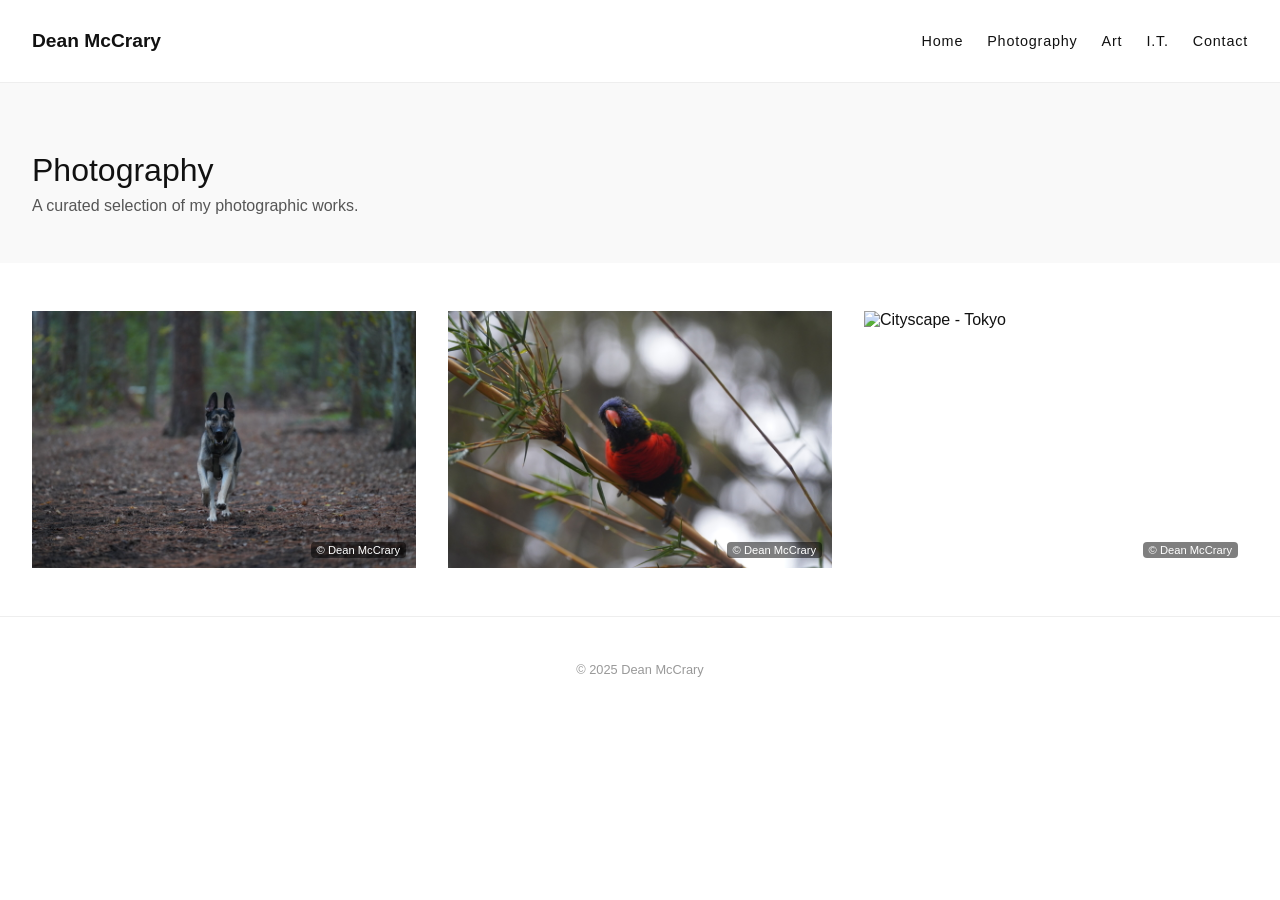
==== photography.html @ 5f946d6b "Update photography.html Realigned text to the LEFT of the hero bar." ====
<!DOCTYPE html>
<html lang="en">
<head>
  <meta charset="UTF-8" />
  <meta name="viewport" content="width=device-width, initial-scale=1.0" />
  <title>Photography - Dean McCrary</title>
  <link rel="stylesheet" href="style.css" />
  <style>
    body {
      margin: 0;
      font-family: 'Helvetica Neue', Helvetica, Arial, sans-serif;
      background-color: #fff;
      color: #111;
    }
    nav {
      display: flex;
      justify-content: space-between;
      align-items: center;
      padding: 1rem 2rem;
      background-color: #fff;
      border-bottom: 1px solid #eee;
    }
    .logo {
      font-weight: bold;
      font-size: 1.2rem;
    }
    .nav-links {
      list-style: none;
      display: flex;
      gap: 1.5rem;
    }
    .nav-links li {
      margin: 0;
    }
    .nav-links a {
      text-decoration: none;
      color: #111;
      font-size: 0.9rem;
      letter-spacing: 0.05rem;
    }
    .hero {
      padding: 3rem 2rem;
      text-align: left;
      background-color: #f9f9f9;
    }
    .hero h1 {
      font-size: 2rem;
      margin-bottom: 0.5rem;
      font-weight: normal;
    }
    .hero p {
      font-size: 1rem;
      color: #555;
      margin: 0;
    }
    .gallery {
      display: grid;
      grid-template-columns: repeat(auto-fit, minmax(280px, 1fr));
      gap: 2rem;
      padding: 3rem 2rem;
    }
    .gallery img {
      width: 100%;
      height: auto;
      object-fit: cover;
      display: block;
      transition: opacity 0.3s ease;
    }
    .gallery img:hover {
      opacity: 0.85;
    }
    .image-container {
      position: relative;
    }
    .watermark {
      position: absolute;
      bottom: 10px;
      right: 10px;
      background: rgba(0, 0, 0, 0.5);
      color: #fff;
      padding: 2px 6px;
      font-size: 0.7rem;
      border-radius: 4px;
    }
    footer {
      text-align: center;
      padding: 2rem;
      font-size: 0.8rem;
      color: #999;
      border-top: 1px solid #eee;
    }
  </style>
</head>
<body>
  <header>
    <nav>
      <div class="logo">Dean McCrary</div>
      <ul class="nav-links">
        <li><a href="index.html">Home</a></li>
        <li><a href="photography.html">Photography</a></li>
        <li><a href="art.html">Art</a></li>
        <li><a href="it.html">I.T.</a></li>
        <li><a href="contact.html">Contact</a></li>
      </ul>
    </nav>
  </header>

  <main class="hero">
    <h1>Photography</h1>
    <p>A curated selection of my photographic works.</p>
  </main>

  <section class="gallery">
    <div class="image-container">
      <img src="images/DSC06446.JPG" alt="German Shepherd running towards the viewer">
      <div class="watermark">© Dean McCrary</div>
    </div>
    <div class="image-container">
      <img src="DSC06520.JPG" alt="Close up of a small bird">
      <div class="watermark">© Dean McCrary</div>
    </div>
    <div class="image-container">
      <img src="images/photo3.jpg" alt="Cityscape - Tokyo">
      <div class="watermark">© Dean McCrary</div>
    </div>
  </section>

  <footer>
    <p>&copy; 2025 Dean McCrary</p>
  </footer>

  <script>
    document.addEventListener("contextmenu", function(e) {
      e.preventDefault();
    });
  </script>
</body>
</html>
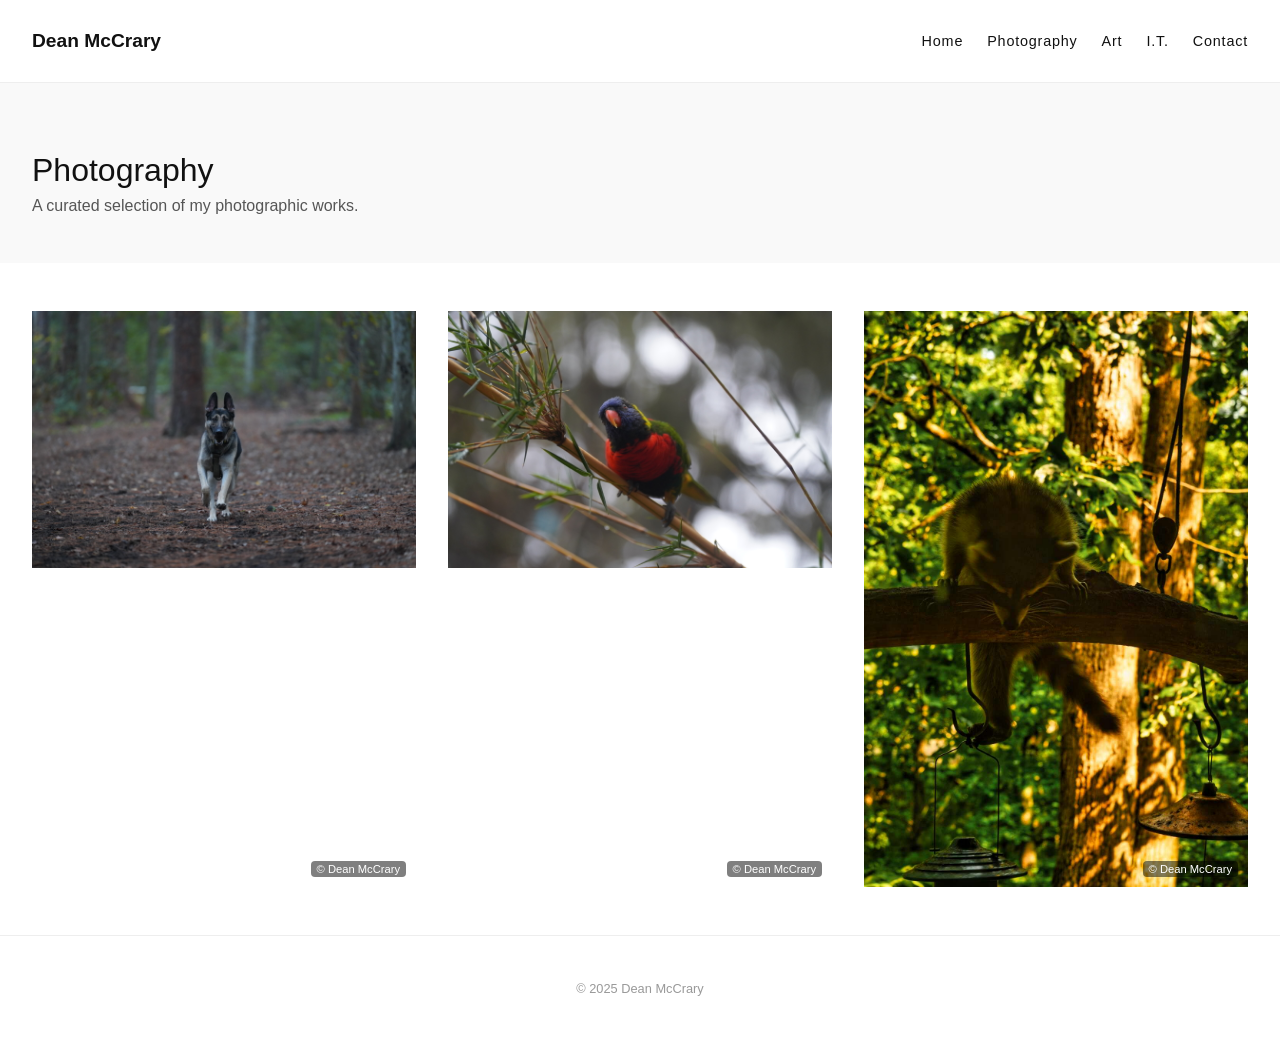
==== commit bcfbca75: "Update photography.html Adjusted third pointer to point at DSCF4744.jpg" ====
--- a/photography.html
+++ b/photography.html
@@ -120,7 +120,7 @@
       <div class="watermark">© Dean McCrary</div>
     </div>
     <div class="image-container">
-      <img src="images/photo3.jpg" alt="Cityscape - Tokyo">
+      <img src="images/DSCF4744.jpg" alt="Racoon climbing a birdfeeder">
       <div class="watermark">© Dean McCrary</div>
     </div>
   </section>
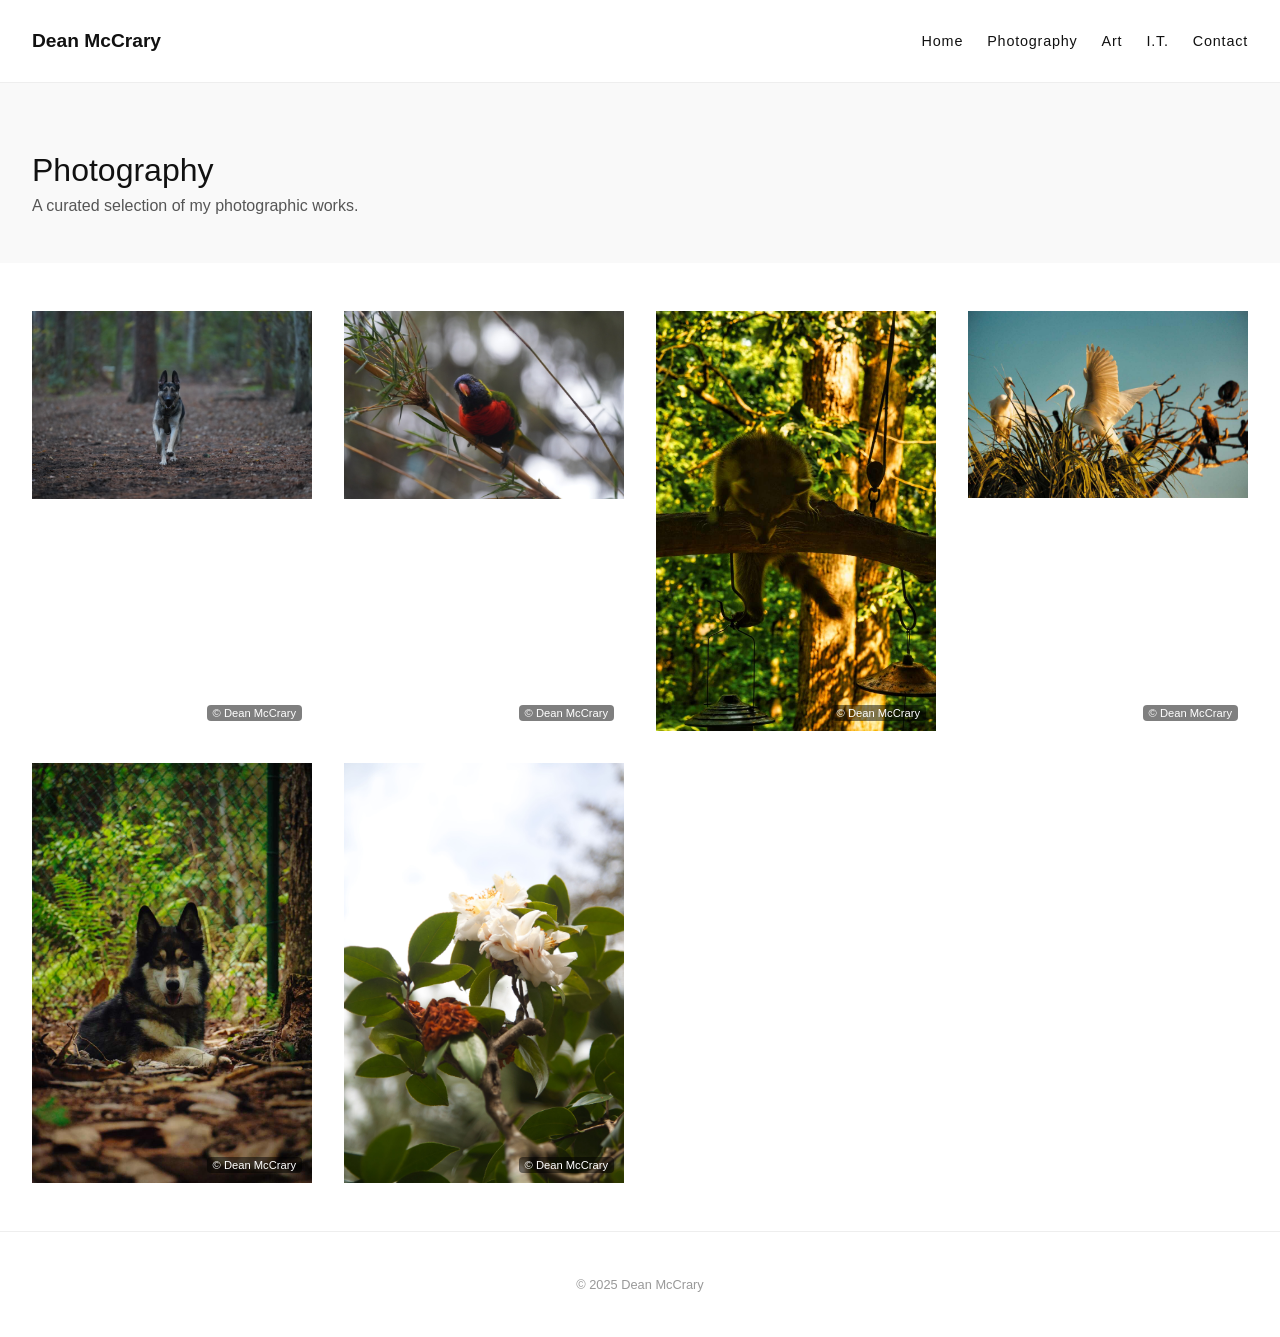
==== commit 966d6713: "Update photography.html Added three additional photos to the portfolio gallery" ====
--- a/photography.html
+++ b/photography.html
@@ -116,11 +116,23 @@
       <div class="watermark">© Dean McCrary</div>
     </div>
     <div class="image-container">
-      <img src="DSC06520.JPG" alt="Close up of a small bird">
+      <img src="images/DSC06520.JPG" alt="Close up of a small bird">
       <div class="watermark">© Dean McCrary</div>
     </div>
     <div class="image-container">
       <img src="images/DSCF4744.jpg" alt="Racoon climbing a birdfeeder">
+      <div class="watermark">© Dean McCrary</div>
+    </div>
+        <div class="image-container">
+      <img src="images/DSCF3693.jpg" alt="Sun shining through a stork's wings">
+      <div class="watermark">© Dean McCrary</div>
+    </div>
+        <div class="image-container">
+      <img src="images/DSCF3941.jpg" alt="Wolfdog portrait with leaf litter and forest background">
+      <div class="watermark">© Dean McCrary</div>
+    </div>
+        <div class="image-container">
+      <img src="images/IMG_7228.jpg" alt="Trio of roses, one rotten">
       <div class="watermark">© Dean McCrary</div>
     </div>
   </section>
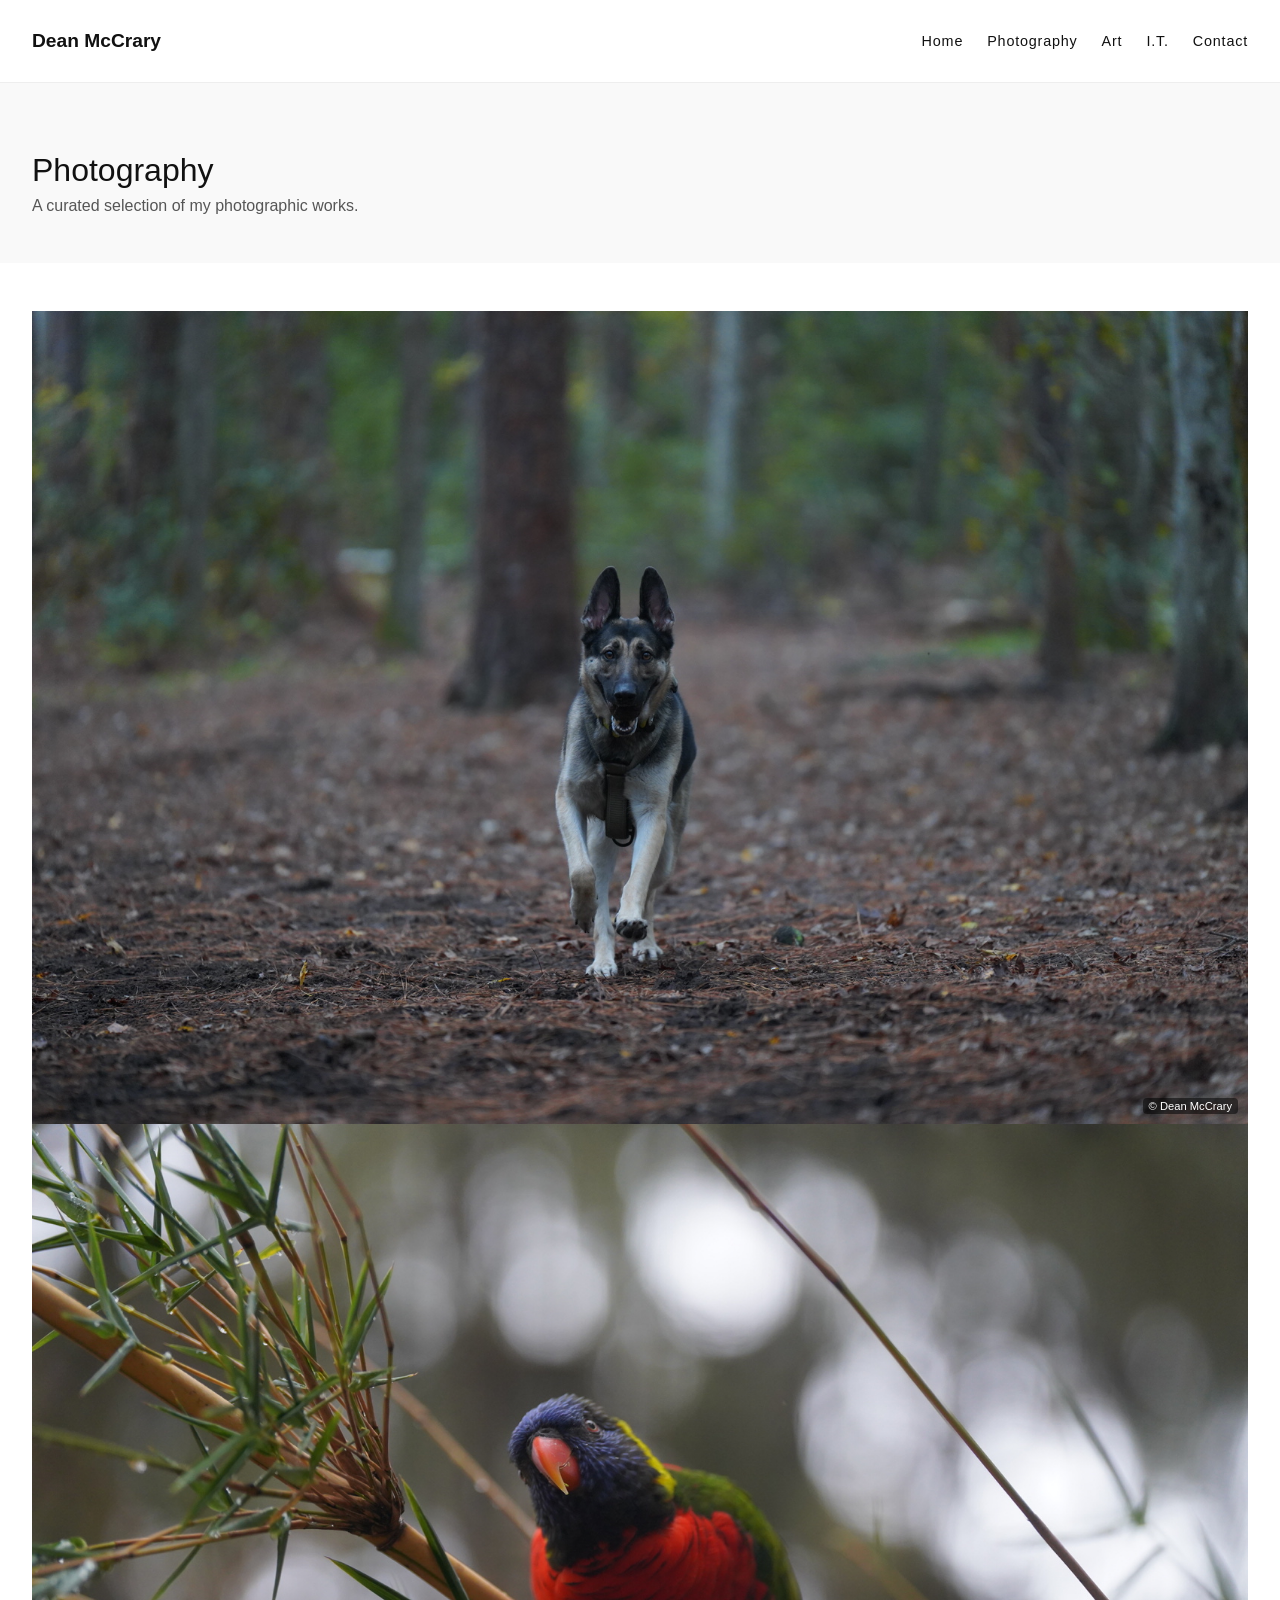
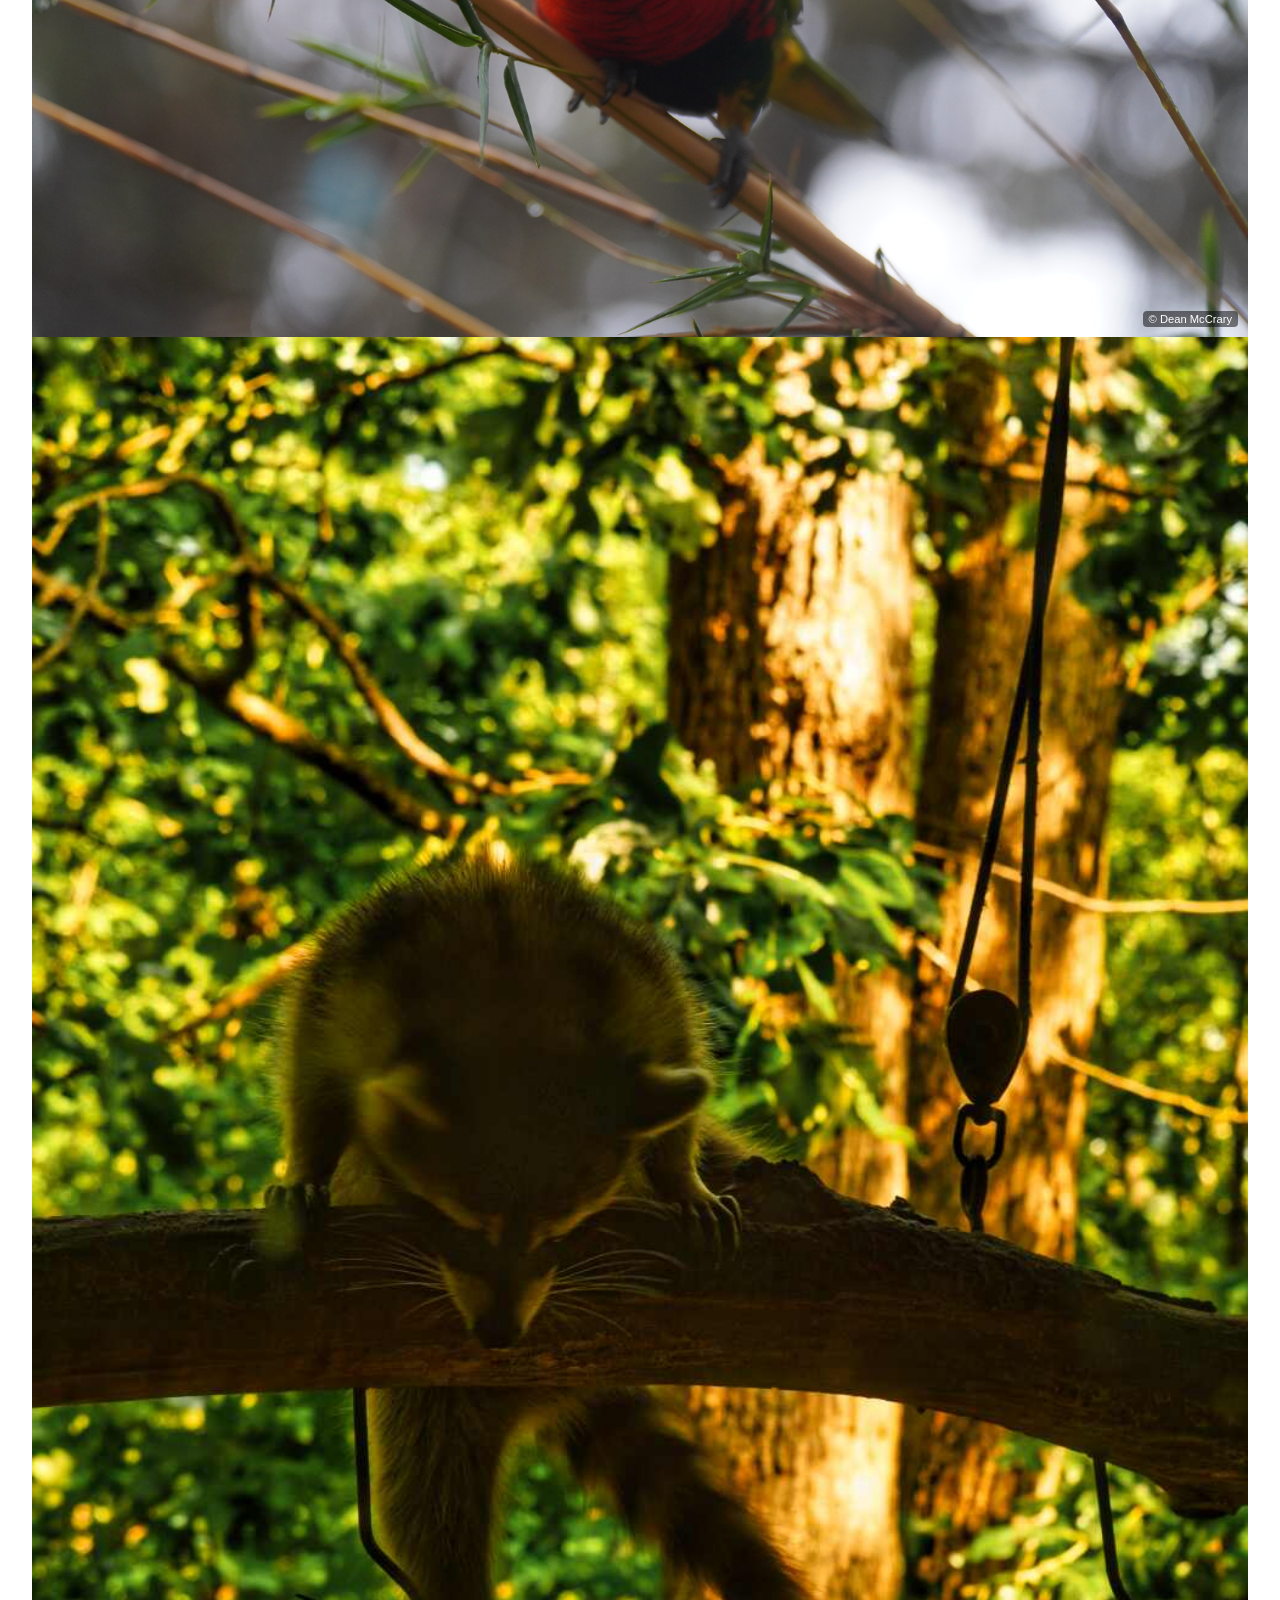
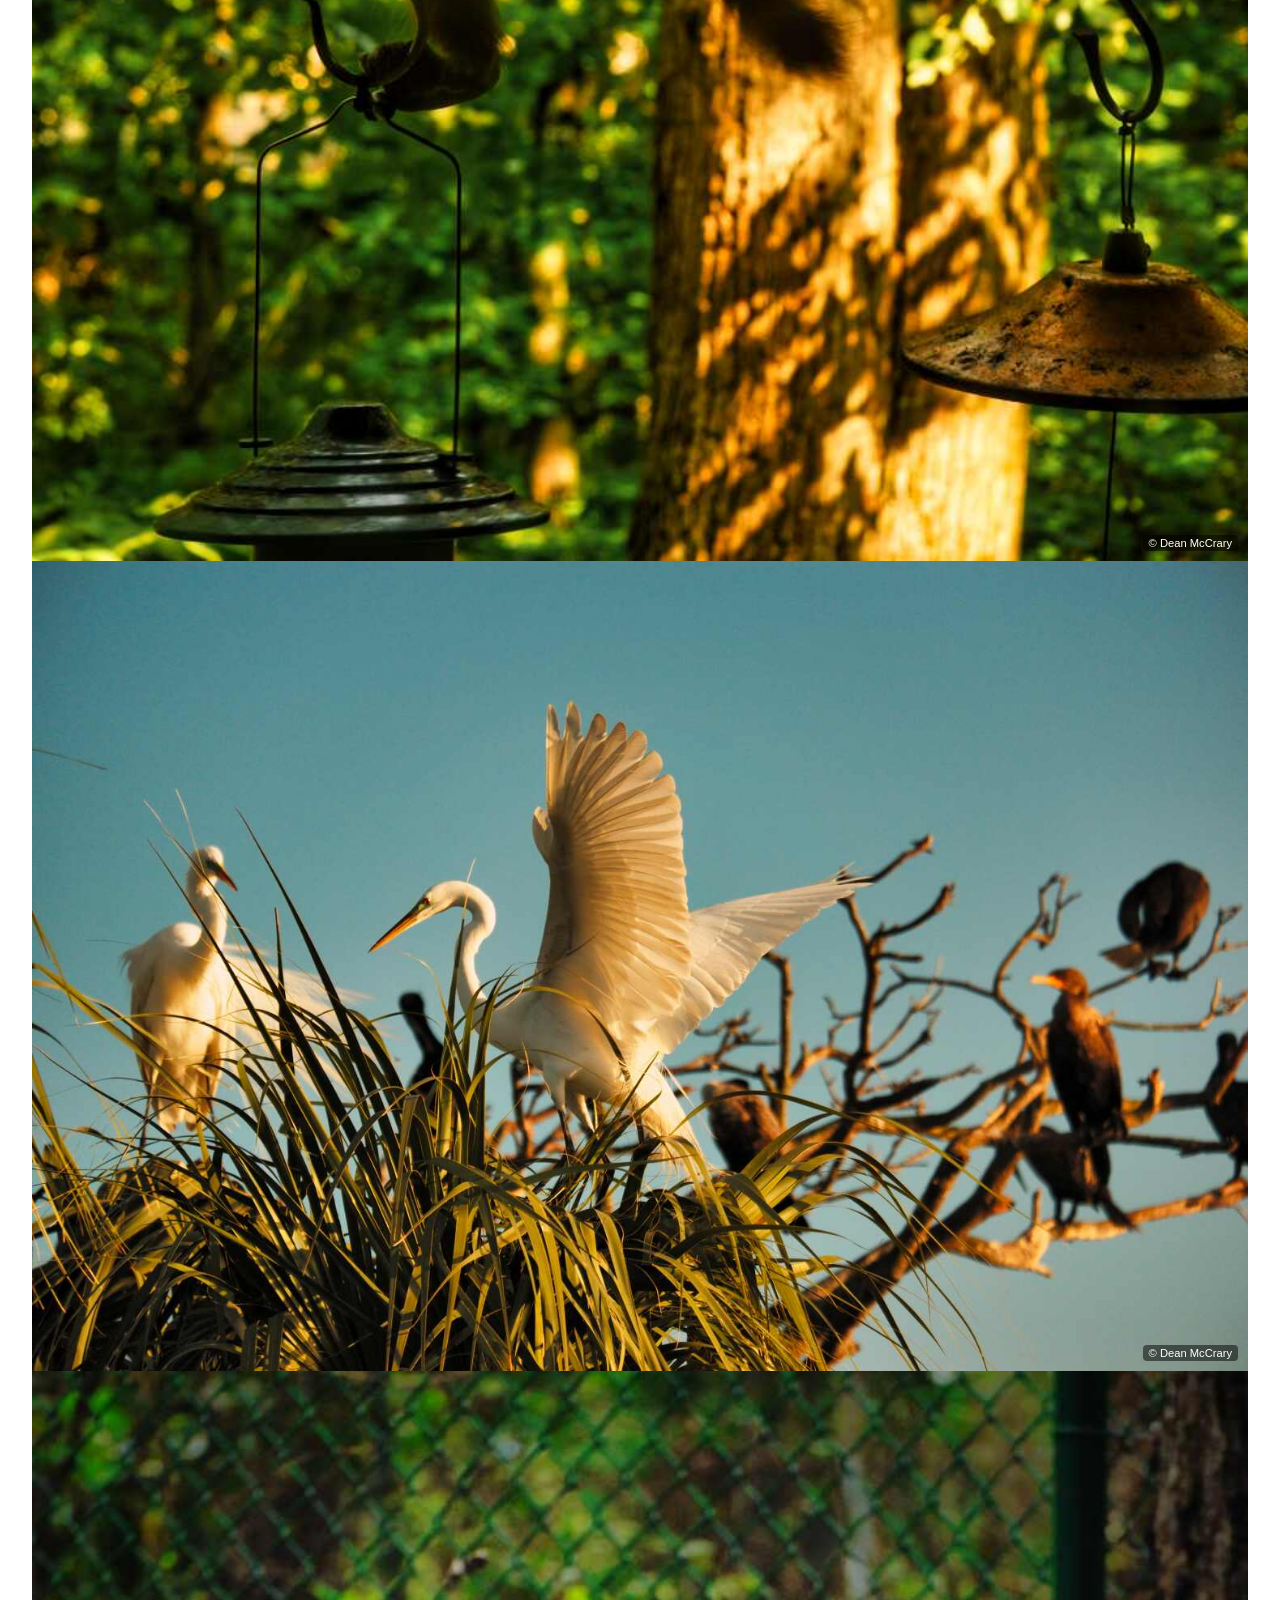
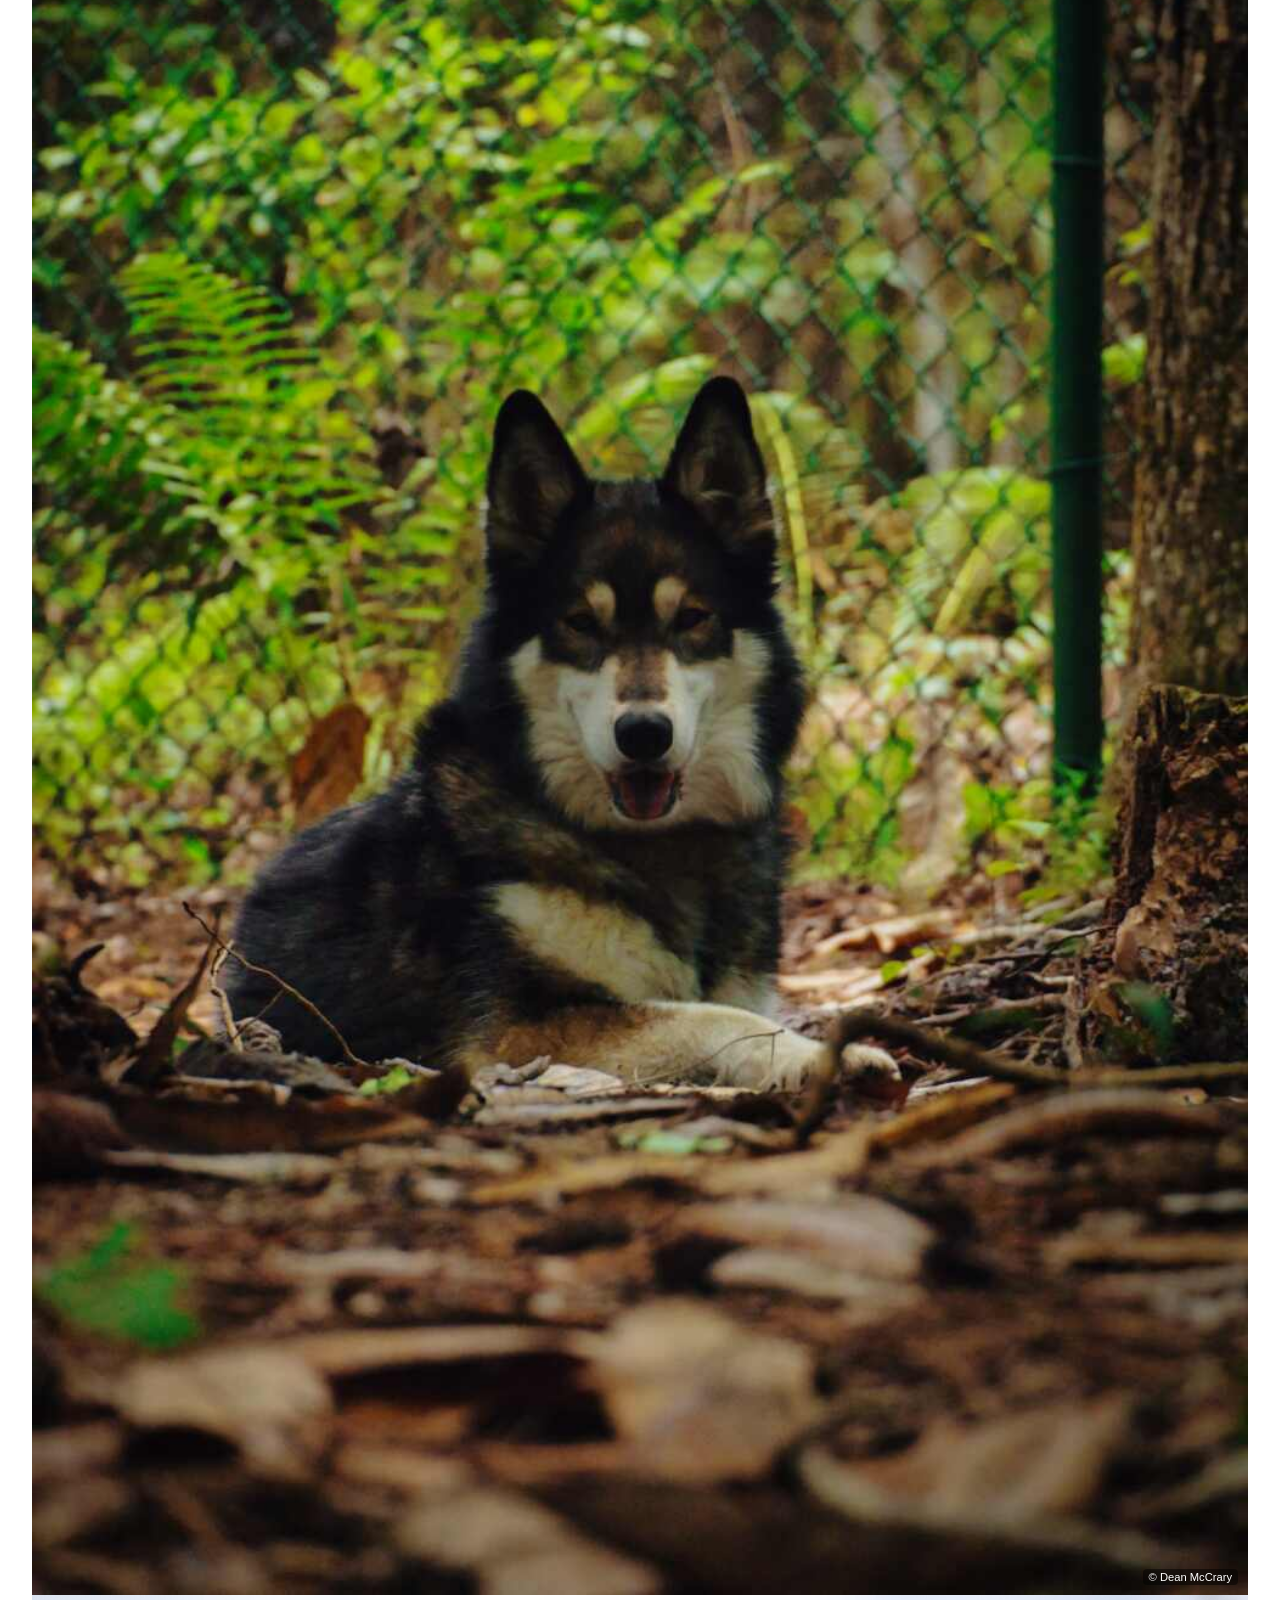
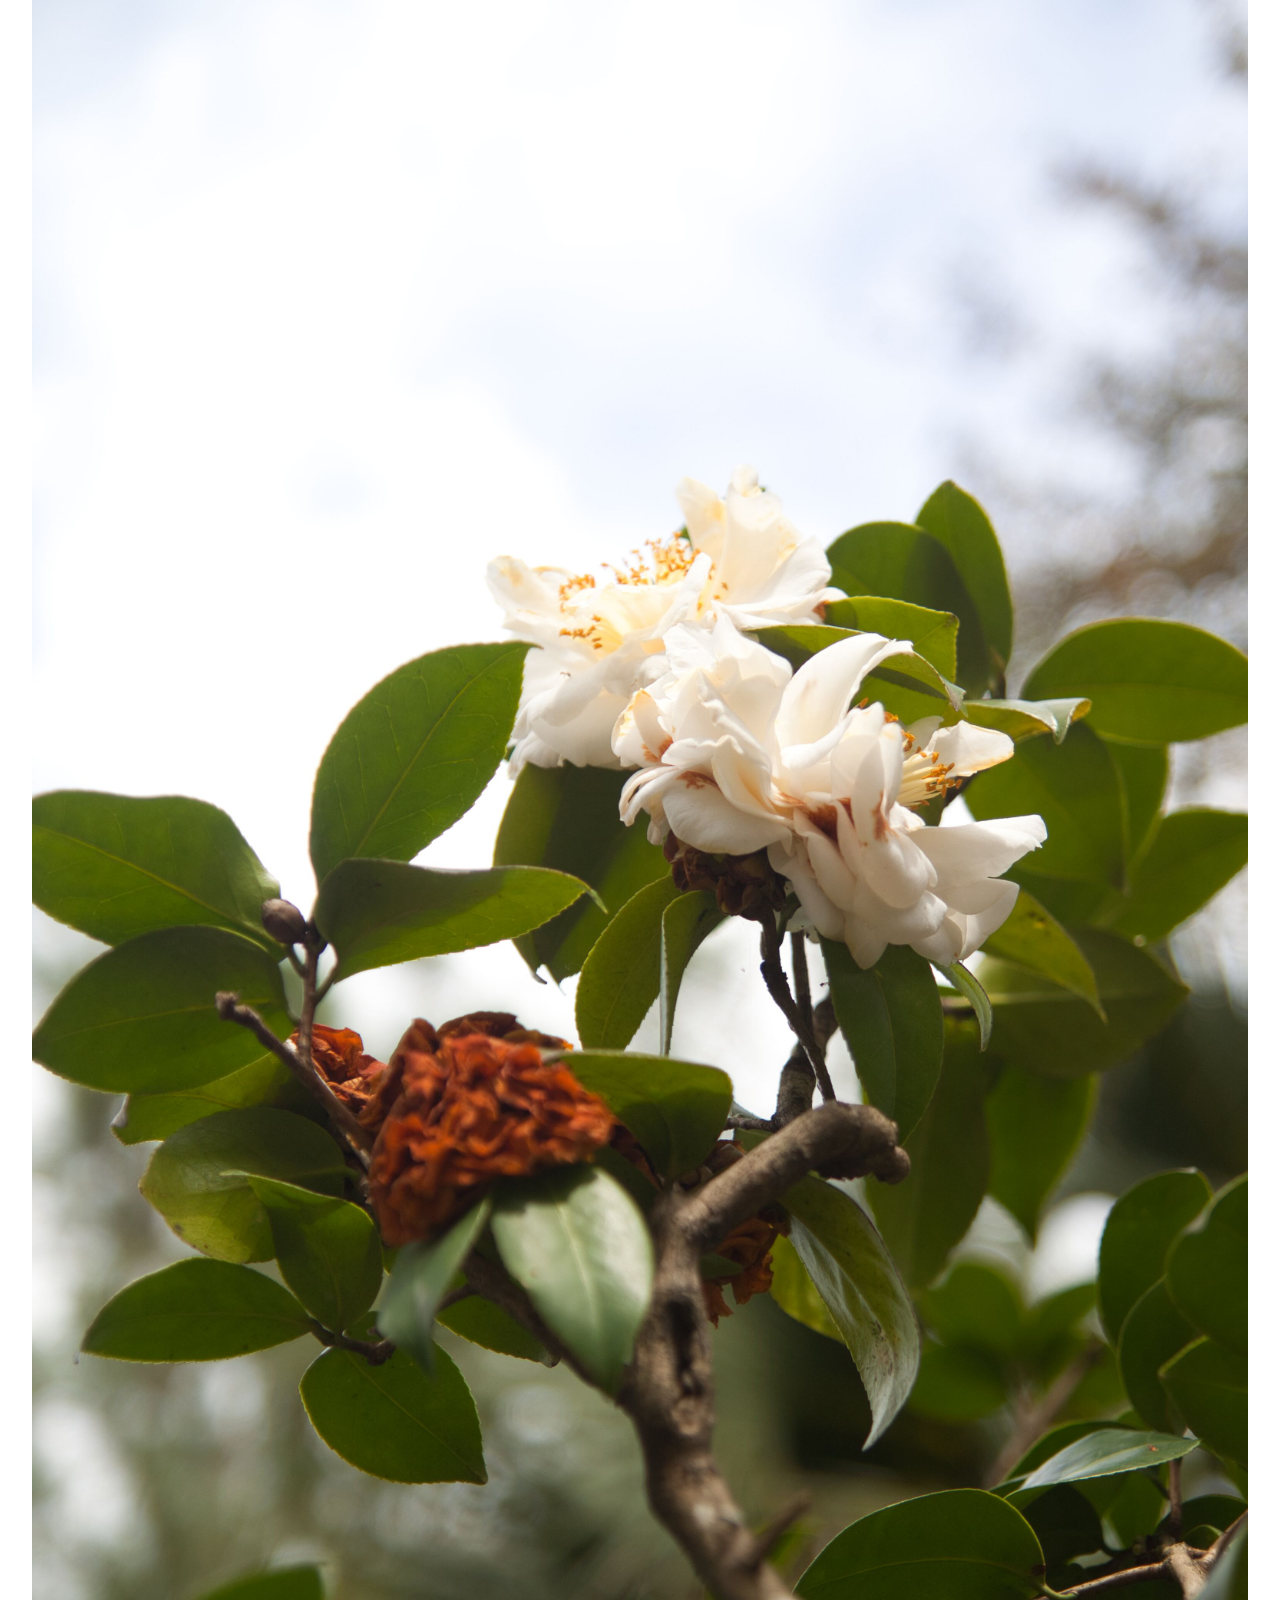
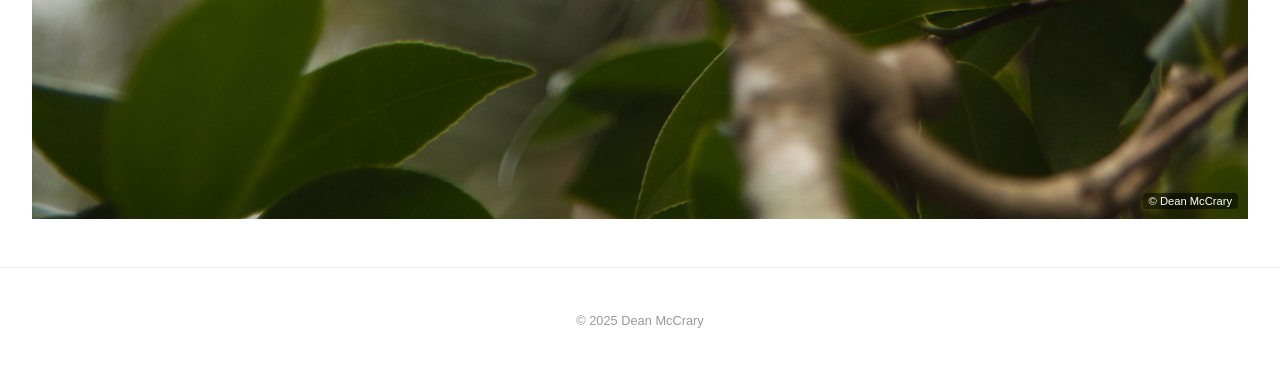
==== commit ad83a1a1: "Update photography.html implement new masonry package for image layout, with consideration to waterm" ====
--- a/photography.html
+++ b/photography.html
@@ -111,30 +111,44 @@
   </main>
 
   <section class="gallery">
-    <div class="image-container">
-      <img src="images/DSC06446.JPG" alt="German Shepherd running towards the viewer">
-      <div class="watermark">© Dean McCrary</div>
-    </div>
-    <div class="image-container">
-      <img src="images/DSC06520.JPG" alt="Close up of a small bird">
-      <div class="watermark">© Dean McCrary</div>
-    </div>
-    <div class="image-container">
-      <img src="images/DSCF4744.jpg" alt="Racoon climbing a birdfeeder">
-      <div class="watermark">© Dean McCrary</div>
-    </div>
-        <div class="image-container">
-      <img src="images/DSCF3693.jpg" alt="Sun shining through a stork's wings">
-      <div class="watermark">© Dean McCrary</div>
-    </div>
-        <div class="image-container">
-      <img src="images/DSCF3941.jpg" alt="Wolfdog portrait with leaf litter and forest background">
-      <div class="watermark">© Dean McCrary</div>
-    </div>
-        <div class="image-container">
-      <img src="images/IMG_7228.jpg" alt="Trio of roses, one rotten">
-      <div class="watermark">© Dean McCrary</div>
-    </div>
+      <div class="masonry">
+          <div class="masonry-item">
+              <div class="image-container">
+                  <img src="images/DSC06446.JPG" alt="German Shepherd running towards the viewer">
+                  <div class="watermark">© Dean McCrary</div>
+              </div>
+          </div>
+          <div class="masonry-item">
+              <div class="image-container">
+                  <img src="images/DSC06520.JPG" alt="Close up of a small bird">
+                  <div class="watermark">© Dean McCrary</div>
+              </div>
+          </div>
+          <div class="masonry-item">
+              <div class="image-container">
+                  <img src="images/DSCF4744.jpg" alt="Racoon climbing a birdfeeder">
+                  <div class="watermark">© Dean McCrary</div>
+              </div>
+          </div>
+          <div class="masonry-item">
+              <div class="image-container">
+                  <img src="images/DSCF3693.jpg" alt="Sun shining through a stork's wings">
+                  <div class="watermark">© Dean McCrary</div>
+              </div>
+          </div>
+          <div class="masonry-item">
+              <div class="image-container">
+                  <img src="images/DSCF3941.jpg" alt="Wolfdog portrait with leaf litter and forest background">
+                  <div class="watermark">© Dean McCrary</div>
+              </div>
+          </div>
+          <div class="masonry-item">
+              <div class="image-container">
+                  <img src="images/IMG_7228.jpg" alt="Trio of roses, one rotten">
+                  <div class="watermark">© Dean McCrary</div>
+              </div>
+          </div>
+      </div>
   </section>
 
   <footer>
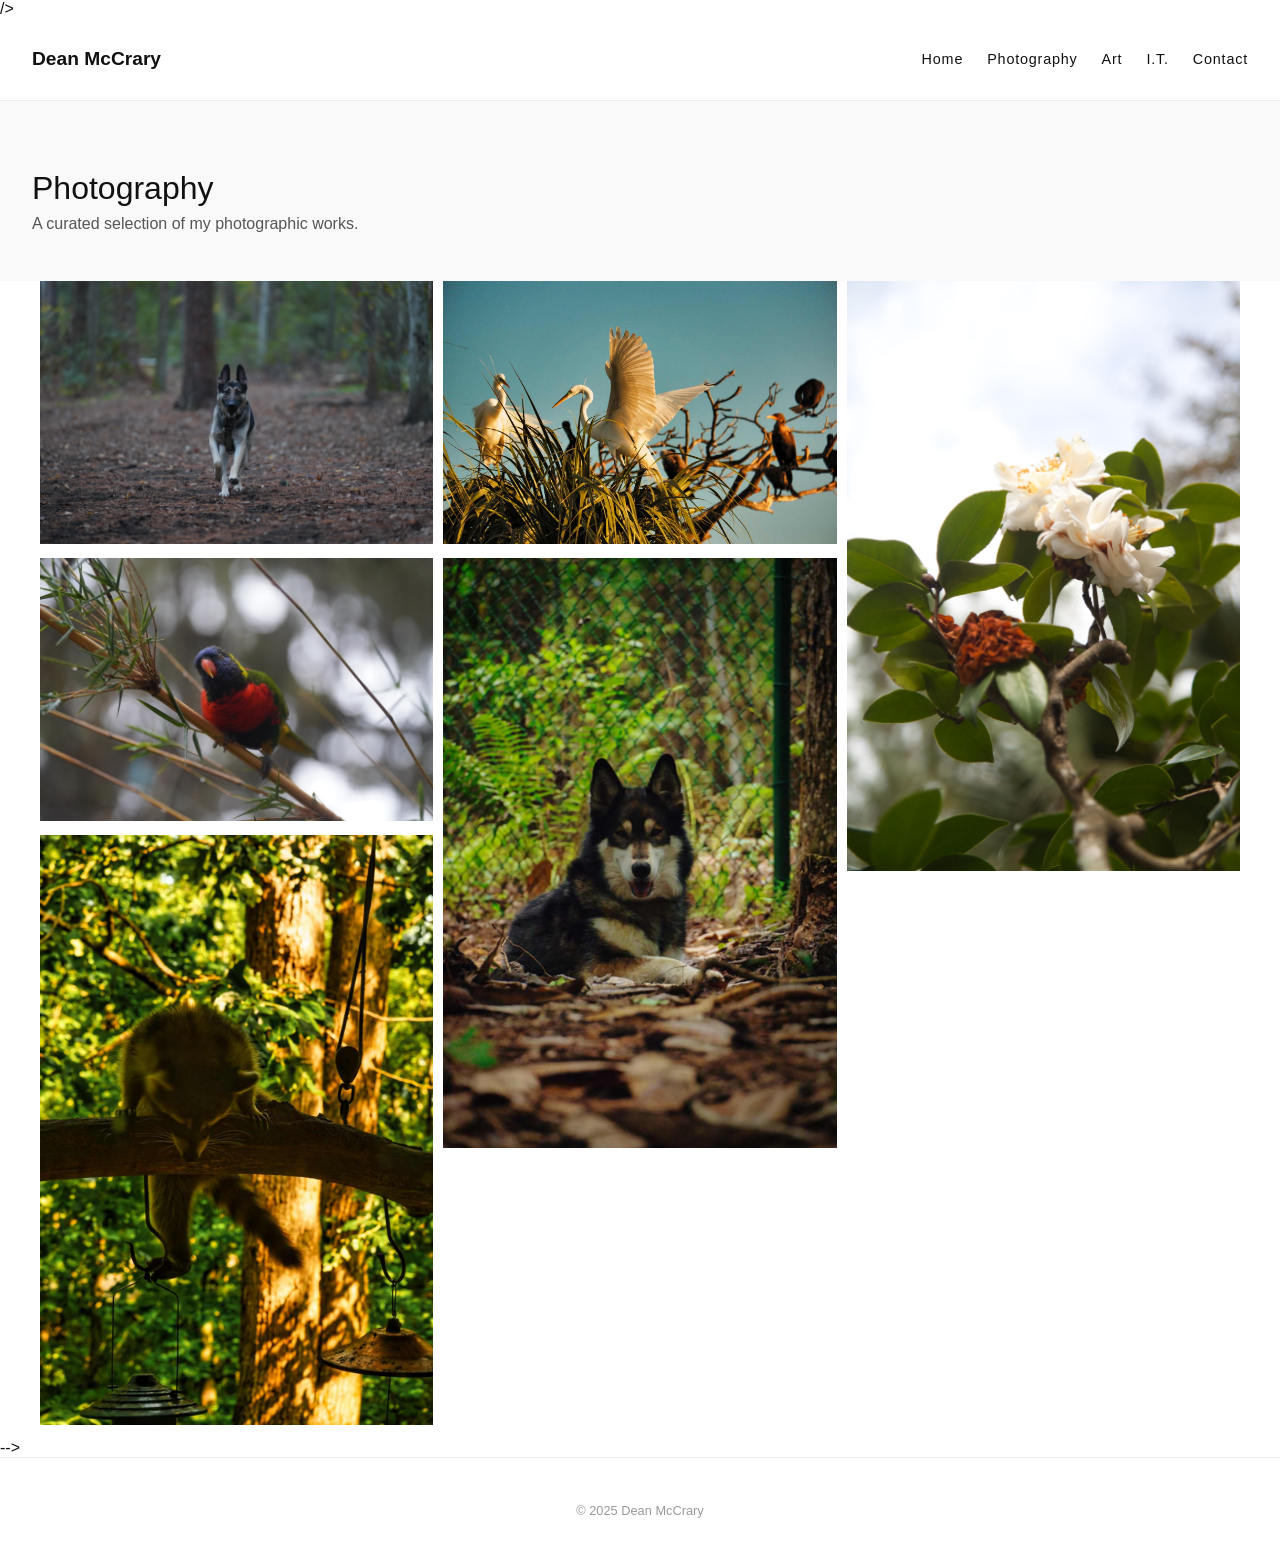
==== commit 198b6c78: "Applied general reformatting and administrative adjustments, parralleling the addition of a styles.c" ====
--- a/photography.html
+++ b/photography.html
@@ -4,91 +4,9 @@
   <meta charset="UTF-8" />
   <meta name="viewport" content="width=device-width, initial-scale=1.0" />
   <title>Photography - Dean McCrary</title>
-  <link rel="stylesheet" href="style.css" />
+  <link rel="stylesheet" href="css/styles.css" type="text/css"> />
   <style>
-    body {
-      margin: 0;
-      font-family: 'Helvetica Neue', Helvetica, Arial, sans-serif;
-      background-color: #fff;
-      color: #111;
-    }
-    nav {
-      display: flex;
-      justify-content: space-between;
-      align-items: center;
-      padding: 1rem 2rem;
-      background-color: #fff;
-      border-bottom: 1px solid #eee;
-    }
-    .logo {
-      font-weight: bold;
-      font-size: 1.2rem;
-    }
-    .nav-links {
-      list-style: none;
-      display: flex;
-      gap: 1.5rem;
-    }
-    .nav-links li {
-      margin: 0;
-    }
-    .nav-links a {
-      text-decoration: none;
-      color: #111;
-      font-size: 0.9rem;
-      letter-spacing: 0.05rem;
-    }
-    .hero {
-      padding: 3rem 2rem;
-      text-align: left;
-      background-color: #f9f9f9;
-    }
-    .hero h1 {
-      font-size: 2rem;
-      margin-bottom: 0.5rem;
-      font-weight: normal;
-    }
-    .hero p {
-      font-size: 1rem;
-      color: #555;
-      margin: 0;
-    }
-    .gallery {
-      display: grid;
-      grid-template-columns: repeat(auto-fit, minmax(280px, 1fr));
-      gap: 2rem;
-      padding: 3rem 2rem;
-    }
-    .gallery img {
-      width: 100%;
-      height: auto;
-      object-fit: cover;
-      display: block;
-      transition: opacity 0.3s ease;
-    }
-    .gallery img:hover {
-      opacity: 0.85;
-    }
-    .image-container {
-      position: relative;
-    }
-    .watermark {
-      position: absolute;
-      bottom: 10px;
-      right: 10px;
-      background: rgba(0, 0, 0, 0.5);
-      color: #fff;
-      padding: 2px 6px;
-      font-size: 0.7rem;
-      border-radius: 4px;
-    }
-    footer {
-      text-align: center;
-      padding: 2rem;
-      font-size: 0.8rem;
-      color: #999;
-      border-top: 1px solid #eee;
-    }
+
   </style>
 </head>
 <body>
@@ -110,46 +28,20 @@
     <p>A curated selection of my photographic works.</p>
   </main>
 
-  <section class="gallery">
-      <div class="masonry">
-          <div class="masonry-item">
-              <div class="image-container">
-                  <img src="images/DSC06446.JPG" alt="German Shepherd running towards the viewer">
-                  <div class="watermark">© Dean McCrary</div>
-              </div>
-          </div>
-          <div class="masonry-item">
-              <div class="image-container">
-                  <img src="images/DSC06520.JPG" alt="Close up of a small bird">
-                  <div class="watermark">© Dean McCrary</div>
-              </div>
-          </div>
-          <div class="masonry-item">
-              <div class="image-container">
-                  <img src="images/DSCF4744.jpg" alt="Racoon climbing a birdfeeder">
-                  <div class="watermark">© Dean McCrary</div>
-              </div>
-          </div>
-          <div class="masonry-item">
-              <div class="image-container">
-                  <img src="images/DSCF3693.jpg" alt="Sun shining through a stork's wings">
-                  <div class="watermark">© Dean McCrary</div>
-              </div>
-          </div>
-          <div class="masonry-item">
-              <div class="image-container">
-                  <img src="images/DSCF3941.jpg" alt="Wolfdog portrait with leaf litter and forest background">
-                  <div class="watermark">© Dean McCrary</div>
-              </div>
-          </div>
-          <div class="masonry-item">
-              <div class="image-container">
-                  <img src="images/IMG_7228.jpg" alt="Trio of roses, one rotten">
-                  <div class="watermark">© Dean McCrary</div>
-              </div>
-          </div>
-      </div>
-  </section>
+    <div class="masonry">
+      <img src="images/DSC06446.JPG" alt="German Shepherd running towards the viewer">
+      <img src="images/DSC06520.JPG" alt="Close up of a small bird">
+      <img src="images/DSCF4744.jpg" alt="Racoon climbing a birdfeeder">
+      <img src="images/DSCF3693.jpg" alt="Sun shining through a stork's wings">
+      <img src="images/DSCF3941.jpg" alt="Wolfdog portrait with leaf litter and forest background">
+      <img src="images/IMG_7228.jpg" alt="Trio of roses, one rotten">
+    </div>
+
+-->
+
+
+
+
 
   <footer>
     <p>&copy; 2025 Dean McCrary</p>
--- a/css/styles.css
+++ b/css/styles.css
@@ -0,0 +1,96 @@
+body {
+    margin: 0;
+    font-family: 'Helvetica Neue', Helvetica, Arial, sans-serif;
+    background-color: #fff;
+    color: #111;
+}
+nav {
+    display: flex;
+    justify-content: space-between;
+    align-items: center;
+    padding: 1rem 2rem;
+    background-color: #fff;
+    border-bottom: 1px solid #eee;
+}
+.logo {
+    font-weight: bold;
+    font-size: 1.2rem;
+}
+.nav-links {
+    list-style: none;
+    display: flex;
+    gap: 1.5rem;
+}
+.nav-links li {
+    margin: 0;
+}
+.nav-links a {
+    text-decoration: none;
+    color: #111;
+    font-size: 0.9rem;
+    letter-spacing: 0.05rem;
+}
+.hero {
+    padding: 3rem 2rem;
+    text-align: left;
+    background-color: #f9f9f9;
+}
+.hero h1 {
+    font-size: 2rem;
+    margin-bottom: 0.5rem;
+    font-weight: normal;
+}
+.hero p {
+    font-size: 1rem;
+    color: #555;
+    margin: 0;
+}
+.gallery {
+    display: grid;
+    grid-template-columns: repeat(auto-fit, minmax(280px, 1fr));
+    gap: 2rem;
+    padding: 3rem 2rem;
+}
+.gallery img {
+    width: 100%;
+    height: auto;
+    object-fit: cover;
+    display: block;
+    transition: opacity 0.3s ease;
+}
+.gallery img:hover {
+    opacity: 0.85;
+}
+.image-container {
+    position: relative;
+}
+.watermark {
+    position: absolute;
+    bottom: 10px;
+    right: 10px;
+    background: rgba(0, 0, 0, 0.5);
+    color: #fff;
+    padding: 2px 6px;
+    font-size: 0.7rem;
+    border-radius: 4px;
+}
+.masonry {
+    column-count: 3;
+    column-gap: 10px;
+    max-width: 1200px;
+    margin: 0 auto;
+}
+
+.masonry img {
+    width: 100%;
+    margin-bottom: 10px;
+    break-inside: avoid;
+}
+
+footer {
+    text-align: center;
+    padding: 2rem;
+    font-size: 0.8rem;
+    color: #999;
+    border-top: 1px solid #eee;
+}
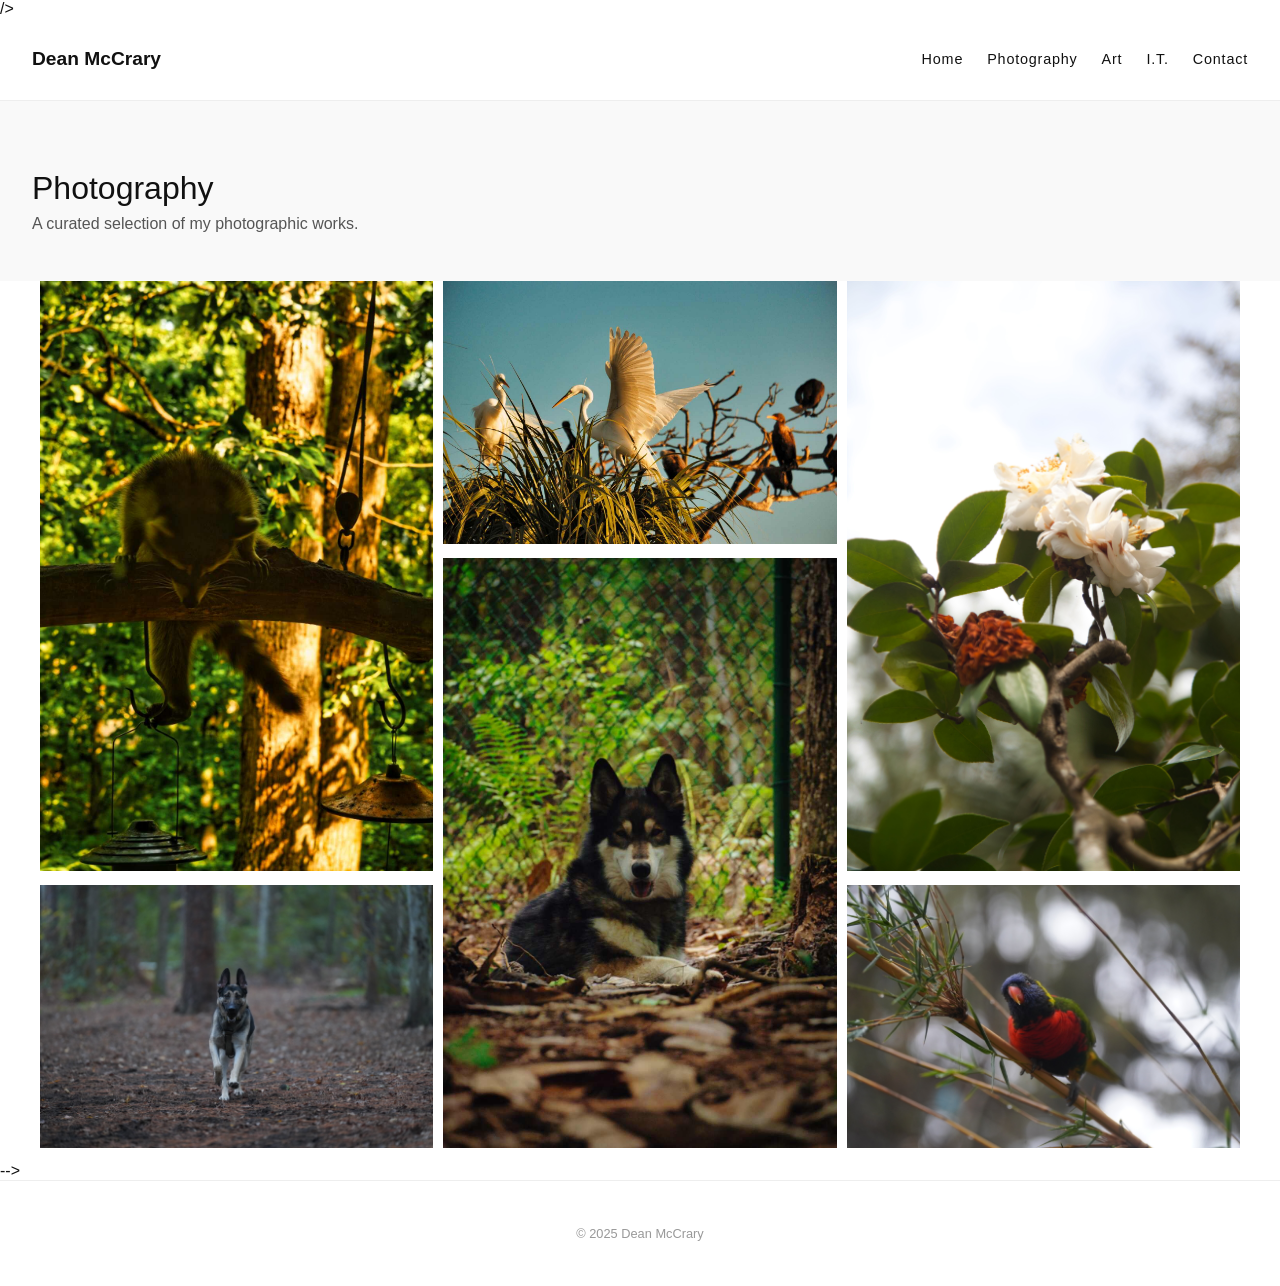
==== commit 604869c7: "Rearranged photography page for asthetics and symmetrical layout" ====
--- a/photography.html
+++ b/photography.html
@@ -29,12 +29,12 @@
   </main>
 
     <div class="masonry">
+      <img src="images/DSCF4744.jpg" alt="Racoon climbing a birdfeeder">
       <img src="images/DSC06446.JPG" alt="German Shepherd running towards the viewer">
-      <img src="images/DSC06520.JPG" alt="Close up of a small bird">
-      <img src="images/DSCF4744.jpg" alt="Racoon climbing a birdfeeder">
       <img src="images/DSCF3693.jpg" alt="Sun shining through a stork's wings">
       <img src="images/DSCF3941.jpg" alt="Wolfdog portrait with leaf litter and forest background">
       <img src="images/IMG_7228.jpg" alt="Trio of roses, one rotten">
+      <img src="images/DSC06520.JPG" alt="Close up of a small bird">
     </div>
 
 -->
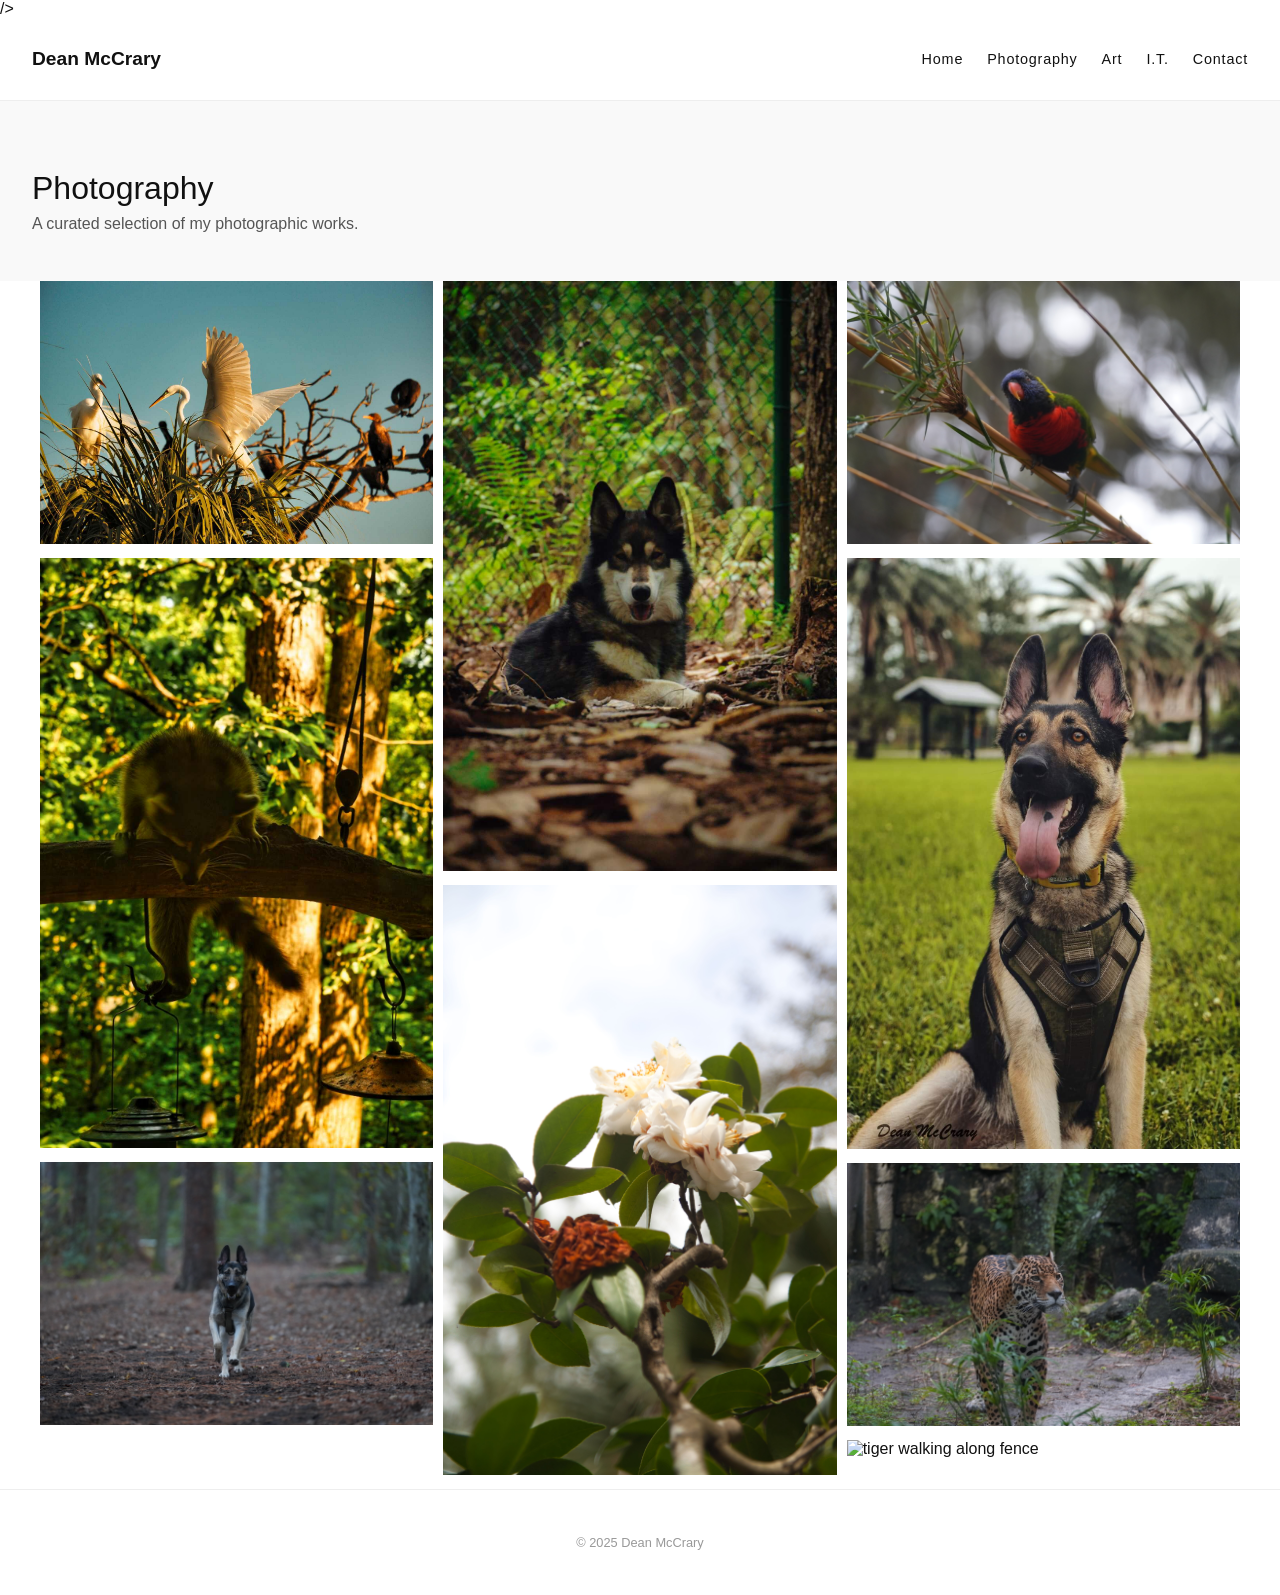
==== commit 3596e367: "Added IT temp file Minor adjustments to index Added new photos to photography.html" ====
--- a/photography.html
+++ b/photography.html
@@ -5,12 +5,10 @@
   <meta name="viewport" content="width=device-width, initial-scale=1.0" />
   <title>Photography - Dean McCrary</title>
   <link rel="stylesheet" href="css/styles.css" type="text/css"> />
-  <style>
 
-  </style>
 </head>
 <body>
-  <header>
+  <header> <!--Website sections at the top of the page-->
     <nav>
       <div class="logo">Dean McCrary</div>
       <ul class="nav-links">
@@ -28,29 +26,32 @@
     <p>A curated selection of my photographic works.</p>
   </main>
 
+<!--Photos for display here-->
     <div class="masonry">
+      <img src="images/DSCF3693.jpg" alt="Sun shining through a stork's wings">
       <img src="images/DSCF4744.jpg" alt="Racoon climbing a birdfeeder">
       <img src="images/DSC06446.JPG" alt="German Shepherd running towards the viewer">
-      <img src="images/DSCF3693.jpg" alt="Sun shining through a stork's wings">
+      <!--formatting will divide into three columns-->
       <img src="images/DSCF3941.jpg" alt="Wolfdog portrait with leaf litter and forest background">
       <img src="images/IMG_7228.jpg" alt="Trio of roses, one rotten">
       <img src="images/DSC06520.JPG" alt="Close up of a small bird">
+      <!--formatting will divide into three columns-->
+      <img src="images/FB_IMG_1690843837231.jpg" alt="Portrait vertical german shepherd">
+      <img src="images/DSC06527.JPG" alt="Leopard proud chin up">
+      <img src="images/DSC00237.JPG" alt="tiger walking along fence">
     </div>
-
--->
-
-
-
-
-
+  
+  
   <footer>
     <p>&copy; 2025 Dean McCrary</p>
   </footer>
 
-  <script>
-    document.addEventListener("contextmenu", function(e) {
-      e.preventDefault();
+
+  
+<script>
+    document.addEventListener('contextmenu', (e) => {
+        e.preventDefault();
     });
-  </script>
+</script>
 </body>
 </html>
